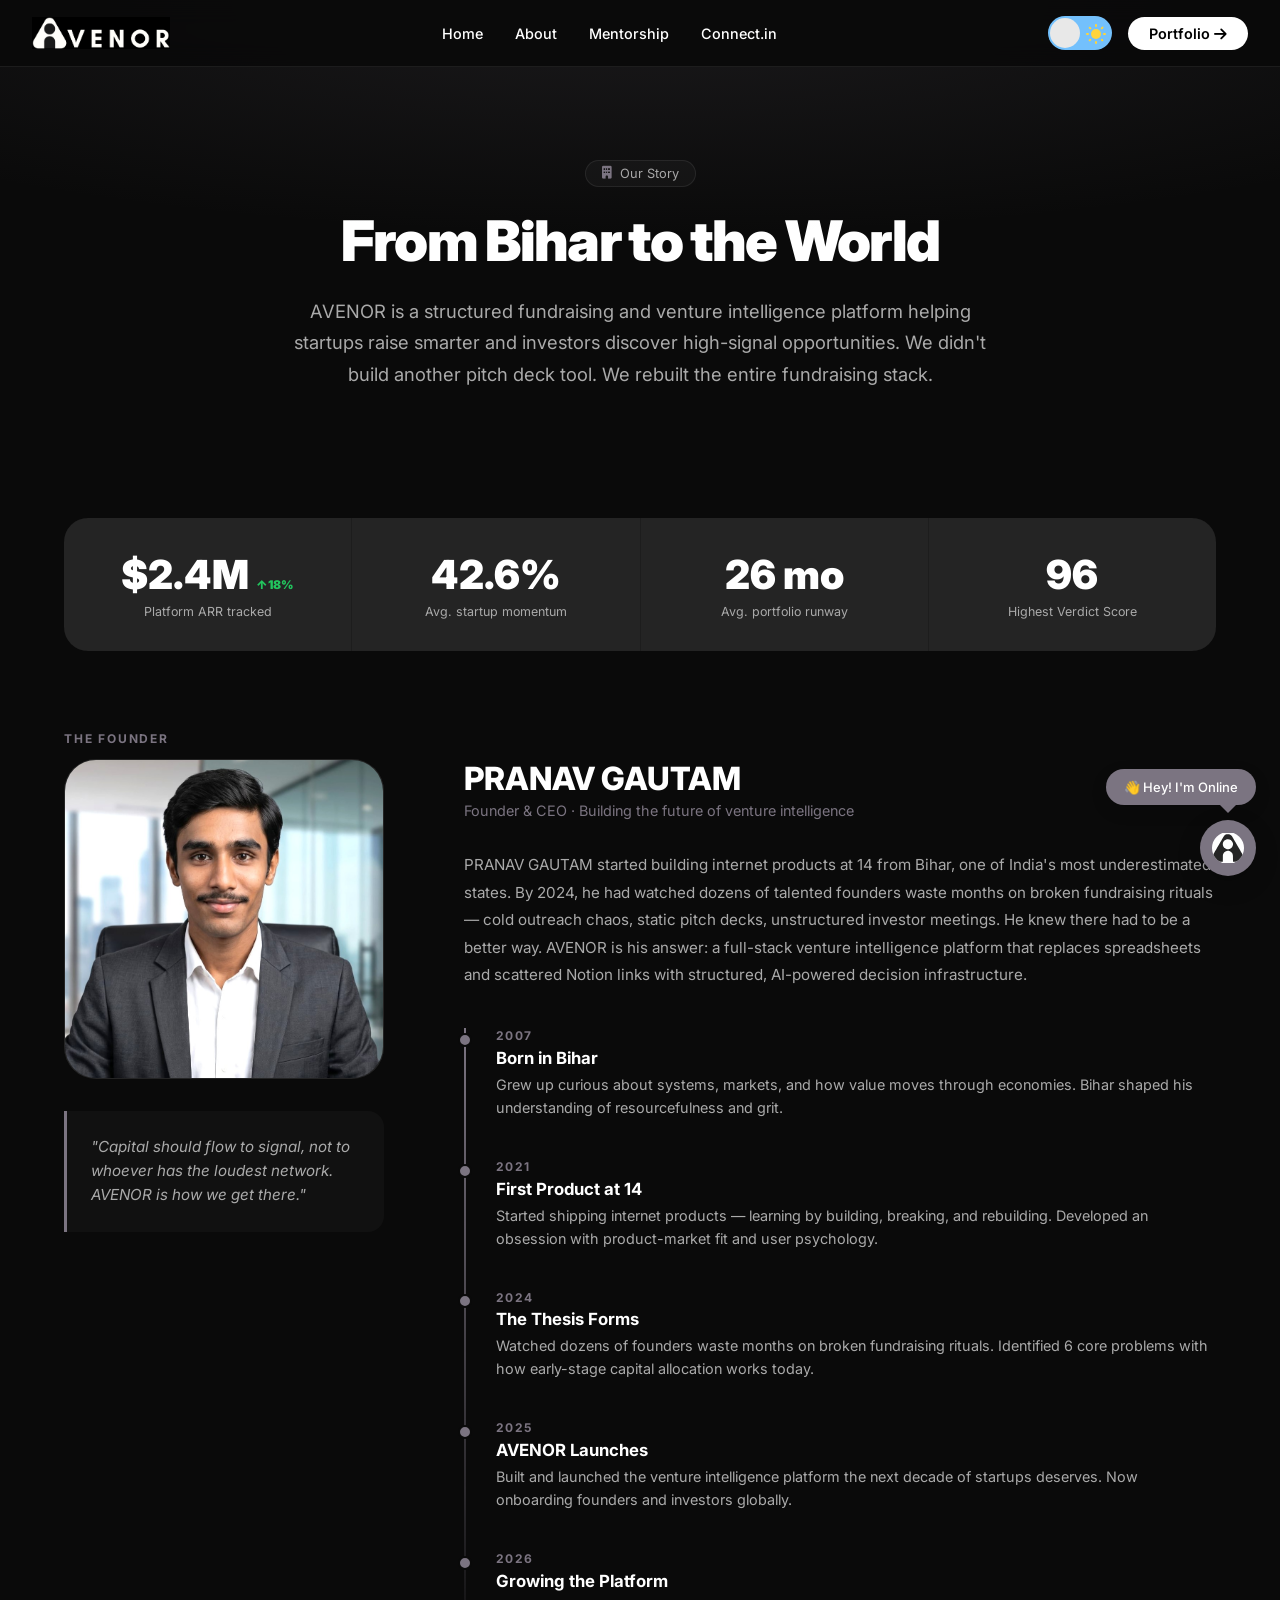
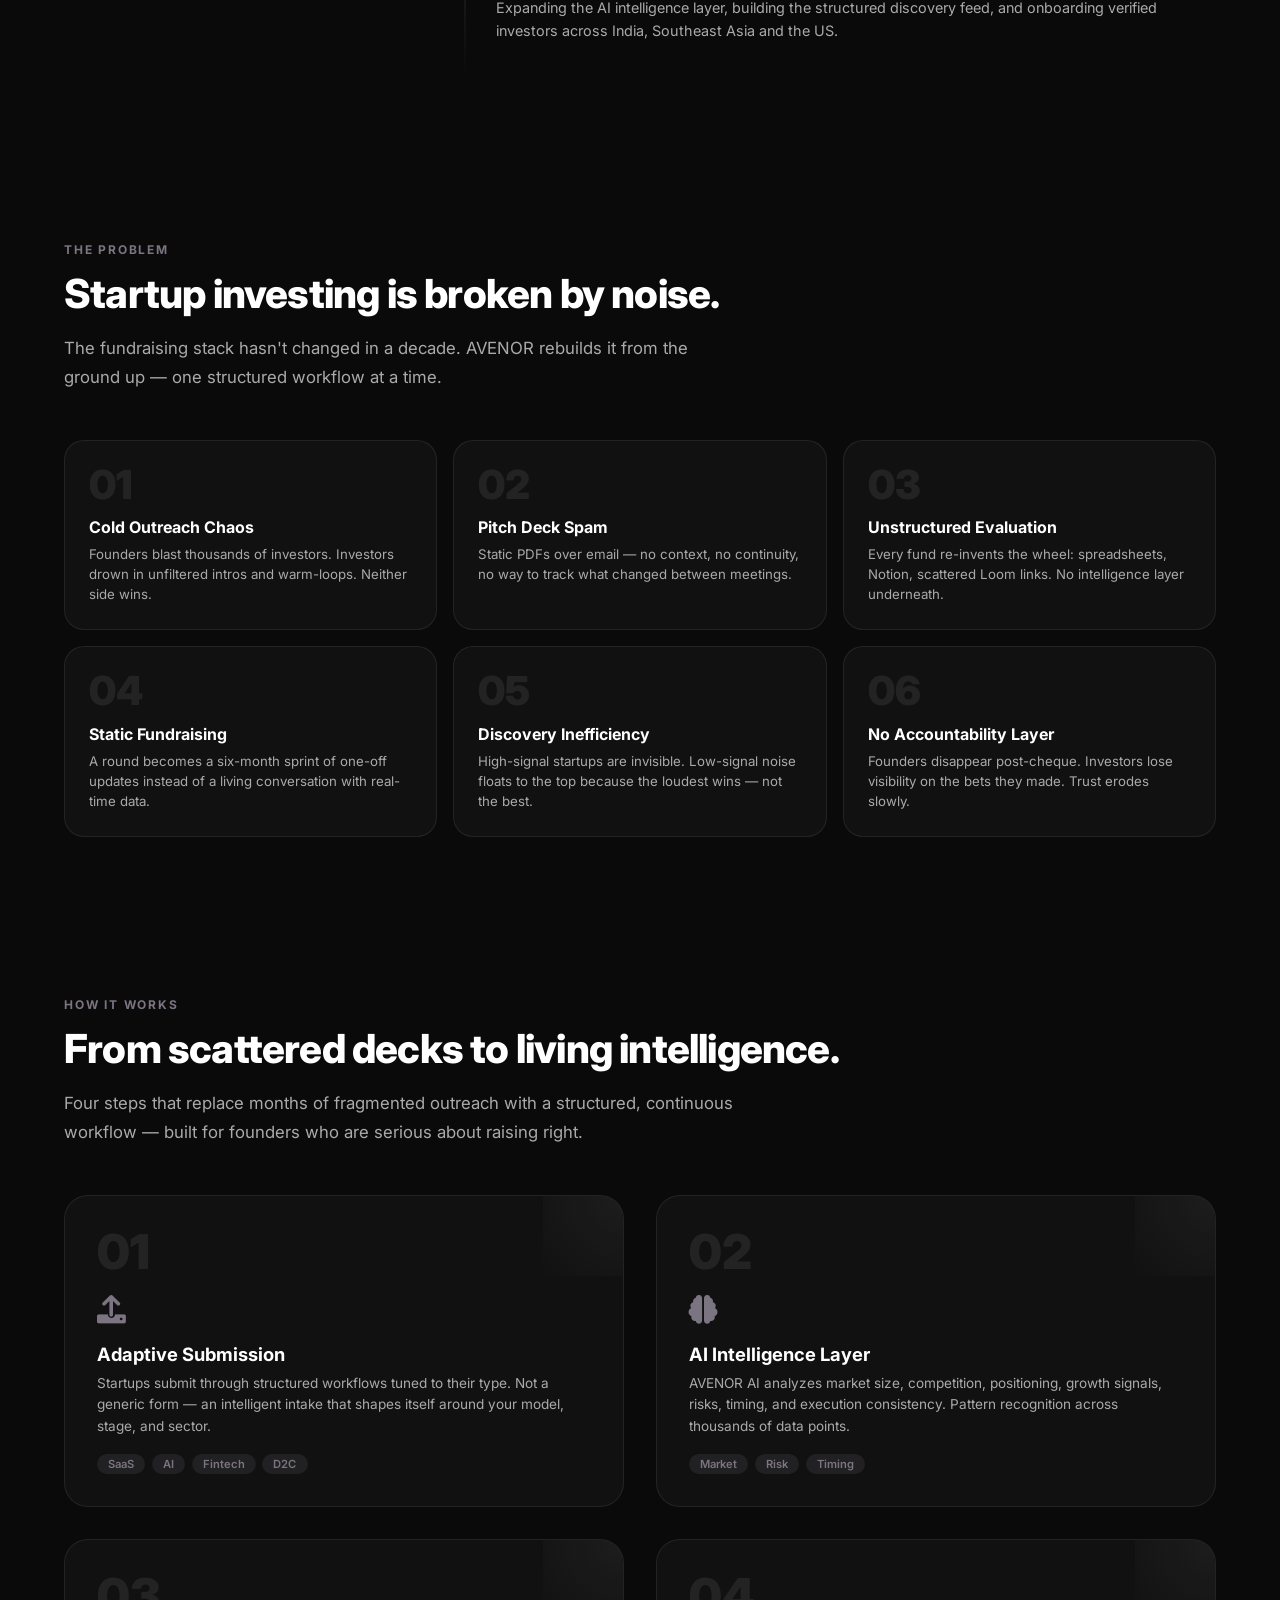
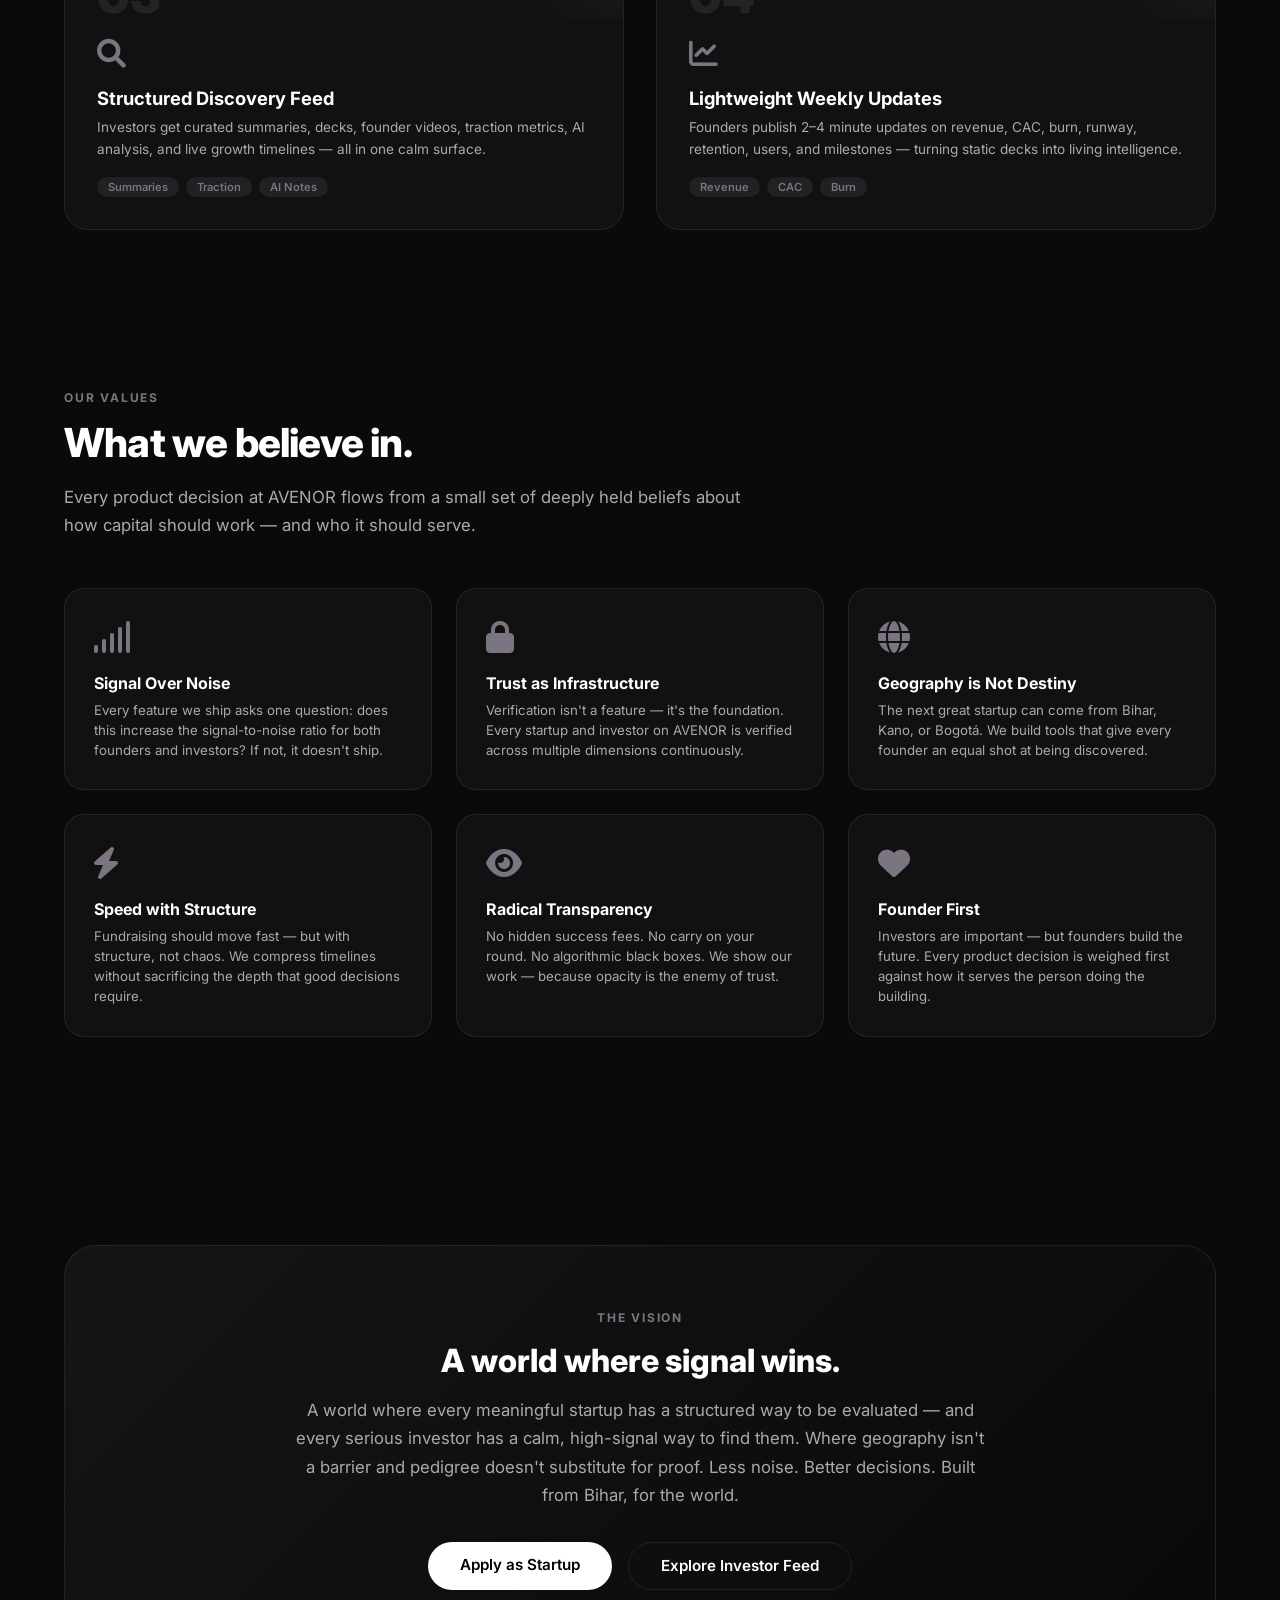
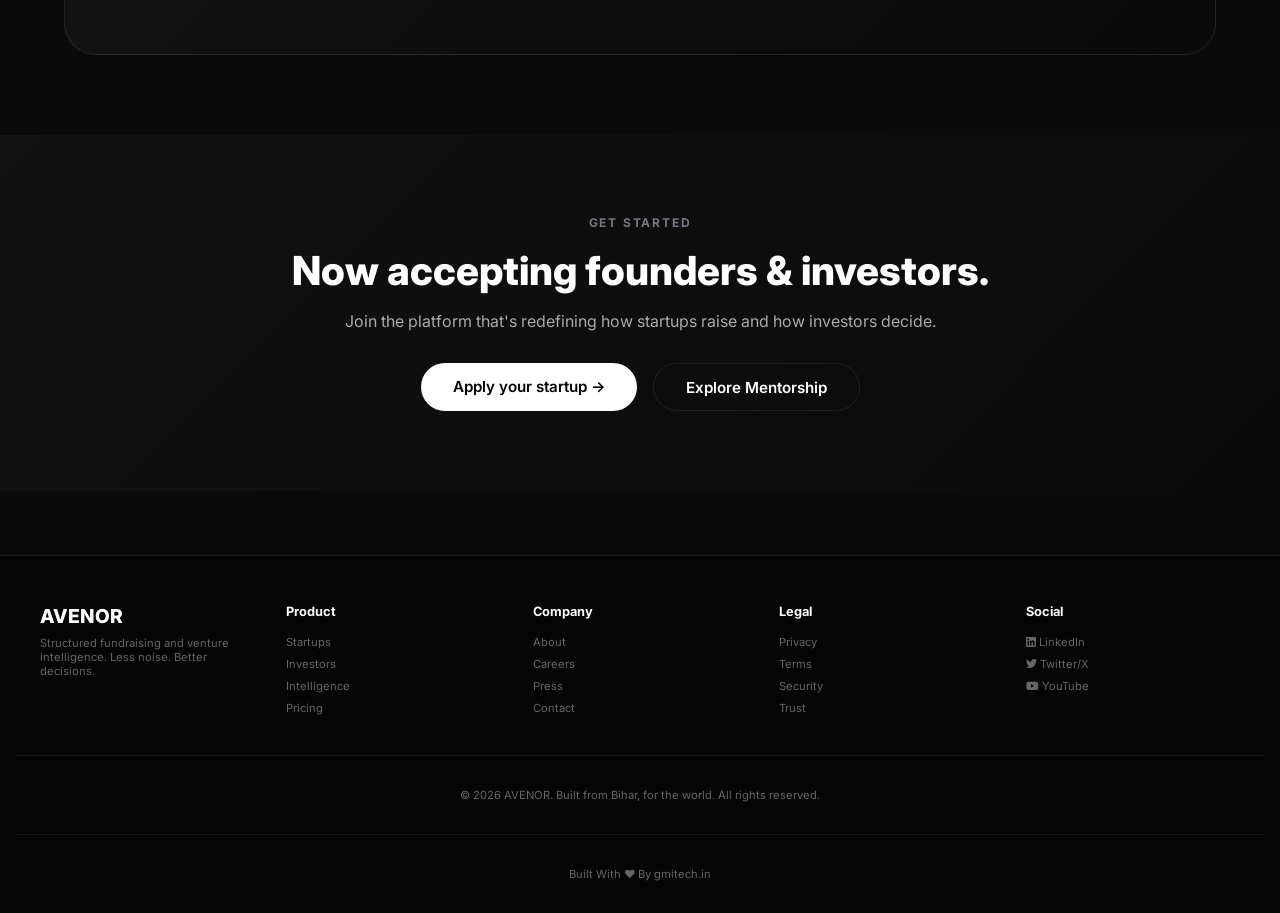
==== about.html @ e25ee510 "Add files via upload" ====
<!DOCTYPE html>
<html lang="en" data-theme="dark">
<head>
    <meta charset="UTF-8">
    <meta name="viewport" content="width=device-width, initial-scale=1.0, user-scalable=yes">
    <title>About | AVENOR – Clarity Before Capital | Founded by PRANAV GAUTAM</title>
    <link rel="icon" href="images/LogoA.svg" type="image/svg+xml">
    <link rel="canonical" href="https://avenor.sbs/about.html" />
     <link rel="icon" href="images/LogoA.svg" type="image/svg+xml">
    
    <!-- Primary SEO Meta Tags -->
    <meta name="description" content="Learn about AVENOR, founded by PRANAV GAUTAM from Bihar. Our mission is less noise, better decisions in venture capital and startup fundraising. Built for founders and investors worldwide.">
    <meta name="keywords" content="AVENOR, PRANAV GAUTAM, venture intelligence, startup fundraising, investor discovery, AI startup intelligence, Bihar startup, founder story, Pranav Gautam Avenor">
    <meta name="author" content="PRANAV GAUTAM">
    <meta name="copyright" content="AVENOR">
    <meta name="robots" content="index, follow">
    
    <!-- Open Graph / Social Media -->
    <meta property="og:type" content="website">
    <meta property="og:site_name" content="AVENOR">
    <meta property="og:title" content="AVENOR | About - Clarity Before Capital">
    <meta property="og:description" content="AVENOR is a venture intelligence platform founded by PRANAV GAUTAM from Bihar. Helping startups raise smarter and investors discover high-signal opportunities.">
    <meta property="og:image" content="https://avenor.sbs/images/LogoA.svg">
    <meta property="og:url" content="https://avenor.sbs/about.html">
    
    <!-- Twitter Card -->
    <meta name="twitter:card" content="summary_large_image">
    <meta name="twitter:title" content="AVENOR | About - Clarity Before Capital">
    <meta name="twitter:description" content="AVENOR is a venture intelligence platform founded by PRANAV GAUTAM from Bihar. Less noise. Better decisions.">
    <meta name="twitter:image" content="https://avenor.sbs/images/LogoA.svg">
    
    <!-- Team Member SEO Meta -->
    <meta name="team:founder" content="PRANAV GAUTAM - Founder & CEO">
    <meta name="team:member" content="AKSHAY SINGH - Team Member">
    <meta name="team:member" content="AMIT NAYAN - Team Member">
    <meta name="built-by" content="gmitech.in">
    
    <link href="https://fonts.googleapis.com/css2?family=Inter:wght@300;400;500;600;700;800;900&display=swap" rel="stylesheet">
    <link rel="stylesheet" href="https://cdnjs.cloudflare.com/ajax/libs/font-awesome/6.0.0-beta3/css/all.min.css">
    
    <style>
        :root {
            --bg: #0a0a0a;
            --bg-secondary: #050505;
            --bg3: #111111;
            --text: #ffffff;
            --muted: #aaaaaa;
            --dim: #666666;
            --border: rgba(255,255,255,0.08);
            --card: rgba(255,255,255,0.03);
            --card-h: rgba(255,255,255,0.06);
            --header-bg: rgba(10,10,10,0.95);
            --accent: #7B7481;
            --btn-bg: #ffffff;
            --btn-text: #000000;
        }
        [data-theme="light"] {
            --bg: #f5f5f0;
            --bg-secondary: #ebebeb;
            --bg3: #e0e0e0;
            --text: #0a0a0a;
            --muted: #555;
            --dim: #888;
            --border: rgba(0,0,0,0.08);
            --card: rgba(0,0,0,0.03);
            --card-h: rgba(0,0,0,0.06);
            --header-bg: rgba(245,245,240,0.95);
            --accent: #6a5f70;
            --btn-bg: #0a0a0a;
            --btn-text: #ffffff;
        }
        * { margin: 0; padding: 0; box-sizing: border-box; }
        body { font-family: 'Inter', sans-serif; background: var(--bg); color: var(--text); overflow-x: hidden; transition: background .4s, color .4s; }
        ::-webkit-scrollbar { width: 6px; }
        ::-webkit-scrollbar-track { background: var(--bg-secondary); }
        ::-webkit-scrollbar-thumb { background: var(--accent); border-radius: 4px; }
        a { text-decoration: none; color: inherit; }

        /* HEADER */
        .main-header {
            position: fixed;
            top: 0;
            left: 0;
            right: 0;
            z-index: 1000;
            padding: 1rem 2rem;
            background: var(--header-bg);
            backdrop-filter: blur(12px);
            border-bottom: 1px solid var(--border);
            transition: background .4s, border-color .4s;
        }
        .header-container {
            max-width: 1400px;
            margin: 0 auto;
            display: flex;
            align-items: center;
            justify-content: space-between;
            gap: 1rem;
        }
        .logo-center a {
            display: flex;
            align-items: center;
            gap: 8px;
            font-weight: 800;
            font-size: 1.3rem;
            color: var(--text);
        }
        .logo-center img { height: 32px; width: auto; }
        .logo-dark { display: block; }
        .logo-light { display: none; }
        [data-theme="light"] .logo-dark { display: none; }
        [data-theme="light"] .logo-light { display: block; }
        .nav-left { display: flex; gap: 2rem; align-items: center; }
        .nav-left a, .dropdown-btn {
            color: var(--text);
            font-size: .9rem;
            font-weight: 500;
            background: none;
            border: none;
            cursor: pointer;
            font-family: inherit;
            transition: opacity .3s;
        }
        .nav-left a:hover, .dropdown-btn:hover { opacity: .6; }
        .dropdown { position: relative; }
        .dropdown-content {
            display: none;
            position: absolute;
            top: 100%;
            left: 0;
            background: var(--bg3);
            min-width: 200px;
            border-radius: 12px;
            padding: .5rem 0;
            margin-top: .5rem;
            border: 1px solid var(--border);
            z-index: 200;
        }
        .dropdown-content a {
            display: block;
            padding: .7rem 1.2rem;
            font-size: .85rem;
            color: var(--text);
            transition: background .2s;
        }
        .dropdown-content a:hover { background: var(--card-h); }
        .dropdown:hover .dropdown-content { display: block; }
        .nav-right { display: flex; align-items: center; gap: 1rem; }
        .lets-talk-btn {
            background: var(--btn-bg);
            color: var(--btn-text);
            padding: .5rem 1.3rem;
            border-radius: 100px;
            font-weight: 600;
            font-size: .9rem;
            transition: all .3s;
            white-space: nowrap;
        }
        .lets-talk-btn:hover { opacity: .85; transform: scale(1.02); }

        /* THEME TOGGLE */
        .switch {
            font-size: 17px;
            position: relative;
            display: inline-block;
            width: 64px;
            height: 34px;
            flex-shrink: 0;
        }
        .switch input { opacity: 0; width: 0; height: 0; }
        .slider {
            position: absolute;
            cursor: pointer;
            top: 0;
            left: 0;
            right: 0;
            bottom: 0;
            background: #73C0FC;
            transition: .4s;
            border-radius: 30px;
        }
        .slider:before {
            position: absolute;
            content: "";
            height: 30px;
            width: 30px;
            border-radius: 20px;
            left: 2px;
            bottom: 2px;
            z-index: 2;
            background: #e8e8e8;
            transition: .4s;
        }
        .sun svg {
            position: absolute;
            top: 6px;
            left: 36px;
            z-index: 1;
            width: 24px;
            height: 24px;
            animation: rotate 15s linear infinite;
        }
        .moon svg {
            fill: #73C0FC;
            position: absolute;
            top: 5px;
            left: 5px;
            z-index: 1;
            width: 24px;
            height: 24px;
            animation: tilt 5s linear infinite;
        }
        @keyframes rotate { to { transform: rotate(360deg); } }
        @keyframes tilt {
            0%,100% { transform: rotate(0); }
            25% { transform: rotate(-10deg); }
            75% { transform: rotate(10deg); }
        }
        .input:checked + .slider { background: #183153; }
        .input:checked + .slider:before { transform: translateX(30px); }

        /* HAMBURGER MENU */
        .hamburger {
            display: none;
            background: none;
            border: none;
            cursor: pointer;
            padding: 4px;
            z-index: 1001;
        }
        .hamburger span {
            display: block;
            width: 25px;
            height: 2px;
            background: var(--text);
            margin: 5px 0;
            transition: all .3s;
        }
        .hamburger.active span:nth-child(1) { transform: translateY(7px) rotate(45deg); }
        .hamburger.active span:nth-child(2) { opacity: 0; }
        .hamburger.active span:nth-child(3) { transform: translateY(-7px) rotate(-45deg); }
        
        /* MOBILE MENU */
        .mobile-menu {
            display: none;
            position: fixed;
            top: 0;
            left: 0;
            right: 0;
            bottom: 0;
            background: var(--bg);
            z-index: 999;
            padding: 80px 2rem 2rem;
            flex-direction: column;
            gap: 1.5rem;
            overflow-y: auto;
            transition: background .4s;
        }
        .mobile-menu.active { display: flex; }
        .mobile-menu a, .mobile-dropdown-btn {
            color: var(--text);
            font-size: 1.2rem;
            font-weight: 500;
            padding: .5rem 0;
            border-bottom: 1px solid var(--border);
            background: none;
            text-align: left;
            width: 100%;
            cursor: pointer;
        }
        .mobile-dropdown-content {
            display: none;
            padding-left: 1rem;
            margin-top: .5rem;
        }
        .mobile-dropdown-content a { font-size: 1rem; border-bottom: none; }
        .mobile-theme-row {
            display: flex;
            align-items: center;
            justify-content: space-between;
            padding: .5rem 0;
            border-bottom: 1px solid var(--border);
        }
        .mobile-theme-label { font-size: 1.2rem; font-weight: 500; color: var(--text); }

        /* PAGE SECTIONS */
        .hero {
            padding: 10rem 2rem 5rem;
            text-align: center;
            position: relative;
            overflow: hidden;
        }
        .hero::before {
            content: '';
            position: absolute;
            top: 0;
            left: 0;
            right: 0;
            bottom: 0;
            background: radial-gradient(ellipse 80% 50% at 50% 0%, rgba(123,116,129,0.15), transparent);
            pointer-events: none;
        }
        .hero-badge {
            display: inline-flex;
            align-items: center;
            gap: 8px;
            background: var(--card);
            border: 1px solid var(--border);
            padding: .3rem 1rem;
            border-radius: 100px;
            font-size: .8rem;
            color: var(--muted);
            margin-bottom: 1.5rem;
        }
        .hero h1 {
            font-size: 3.5rem;
            font-weight: 900;
            letter-spacing: -.03em;
            line-height: 1.1;
            margin-bottom: 1.5rem;
            color: var(--text);
        }
        .hero p {
            font-size: 1.15rem;
            color: var(--muted);
            max-width: 700px;
            margin: 0 auto;
            line-height: 1.7;
        }

        .section {
            max-width: 1200px;
            margin: 0 auto;
            padding: 5rem 1.5rem;
        }
        .section-label {
            font-size: .75rem;
            font-weight: 700;
            letter-spacing: .15em;
            text-transform: uppercase;
            color: var(--accent);
            margin-bottom: .8rem;
        }
        .section-title {
            font-size: 2.5rem;
            font-weight: 800;
            letter-spacing: -.02em;
            margin-bottom: 1rem;
            color: var(--text);
        }
        .section-subtitle {
            font-size: 1.05rem;
            color: var(--muted);
            line-height: 1.7;
            max-width: 680px;
        }
        .divider { border: none; border-top: 1px solid var(--border); margin: 0; }

        /* FOUNDER BLOCK */
        .founder-block {
            display: grid;
            grid-template-columns: 320px 1fr;
            gap: 5rem;
            align-items: start;
        }
        .founder-visual { position: sticky; top: 120px; }
        .founder-img-wrap {
            width: 100%;
            aspect-ratio: 1;
            border-radius: 32px;
            overflow: hidden;
            background: var(--bg3);
            border: 1px solid var(--border);
            margin-bottom: 2rem;
        }
        .founder-img-wrap img { width: 100%; height: 100%; object-fit: cover; }
        .founder-quote {
            background: var(--card);
            border-left: 3px solid var(--accent);
            padding: 1.5rem;
            border-radius: 0 16px 16px 0;
            font-style: italic;
            font-size: .95rem;
            color: var(--muted);
            line-height: 1.6;
        }
        .founder-name-block h2 { font-size: 2rem; font-weight: 800; margin-bottom: .3rem; }
        .founder-name-block p { color: var(--accent); font-size: .9rem; margin-bottom: 2rem; }

        /* TIMELINE */
        .timeline {
            position: relative;
            padding-left: 2rem;
        }
        .timeline::before {
            content: '';
            position: absolute;
            left: 0;
            top: 0;
            bottom: 0;
            width: 2px;
            background: linear-gradient(to bottom, var(--accent), transparent);
        }
        .timeline-item {
            position: relative;
            padding-bottom: 2.5rem;
        }
        .timeline-item::before {
            content: '';
            position: absolute;
            left: -2.4rem;
            top: .3rem;
            width: 10px;
            height: 10px;
            background: var(--accent);
            border-radius: 50%;
            border: 2px solid var(--bg);
        }
        .timeline-year {
            font-size: .75rem;
            font-weight: 700;
            letter-spacing: .12em;
            text-transform: uppercase;
            color: var(--accent);
            margin-bottom: .3rem;
        }
        .timeline-title {
            font-size: 1.05rem;
            font-weight: 700;
            margin-bottom: .3rem;
            color: var(--text);
        }
        .timeline-desc {
            font-size: .9rem;
            color: var(--muted);
            line-height: 1.6;
        }

        /* PROBLEM GRID */
        .problem-grid {
            display: grid;
            grid-template-columns: repeat(3, 1fr);
            gap: 1rem;
            margin-top: 3rem;
        }
        .problem-card {
            background: var(--card);
            border: 1px solid var(--border);
            border-radius: 20px;
            padding: 1.5rem;
            transition: all .3s;
        }
        .problem-card:hover {
            background: var(--card-h);
            transform: translateY(-4px);
        }
        .problem-num {
            font-size: 2.5rem;
            font-weight: 900;
            color: var(--border);
            margin-bottom: .8rem;
            line-height: 1;
        }
        .problem-card h3 {
            font-size: 1rem;
            font-weight: 700;
            margin-bottom: .5rem;
            color: var(--text);
        }
        .problem-card p {
            font-size: .83rem;
            color: var(--muted);
            line-height: 1.5;
        }

        /* HOW IT WORKS */
        .steps {
            display: grid;
            grid-template-columns: repeat(2, 1fr);
            gap: 2rem;
            margin-top: 3rem;
        }
        .step-card {
            background: var(--card);
            border: 1px solid var(--border);
            border-radius: 24px;
            padding: 2rem;
            transition: all .3s;
            position: relative;
            overflow: hidden;
        }
        .step-card::after {
            content: '';
            position: absolute;
            top: 0;
            right: 0;
            width: 80px;
            height: 80px;
            background: radial-gradient(circle at 100% 0%, rgba(123,116,129,0.12), transparent);
        }
        .step-card:hover {
            background: var(--card-h);
            border-color: rgba(123,116,129,.3);
        }
        .step-num {
            font-size: 3rem;
            font-weight: 900;
            color: var(--border);
            line-height: 1;
            margin-bottom: 1rem;
        }
        .step-icon { font-size: 1.8rem; color: var(--accent); margin-bottom: 1rem; }
        .step-card h3 {
            font-size: 1.15rem;
            font-weight: 700;
            margin-bottom: .5rem;
            color: var(--text);
        }
        .step-card p {
            font-size: .85rem;
            color: var(--muted);
            line-height: 1.6;
        }
        .step-tags {
            display: flex;
            flex-wrap: wrap;
            gap: .4rem;
            margin-top: 1rem;
        }
        .step-tag {
            font-size: .7rem;
            padding: .2rem .7rem;
            border-radius: 100px;
            background: rgba(123,116,129,.15);
            color: var(--accent);
            font-weight: 600;
        }

        /* VALUES */
        .values-grid {
            display: grid;
            grid-template-columns: repeat(3, 1fr);
            gap: 1.5rem;
            margin-top: 3rem;
        }
        .value-card {
            background: var(--card);
            border: 1px solid var(--border);
            border-radius: 20px;
            padding: 1.8rem;
            transition: all .3s;
        }
        .value-card:hover {
            background: var(--card-h);
            transform: translateY(-4px);
        }
        .value-icon { font-size: 2rem; margin-bottom: 1rem; color: var(--accent); }
        .value-card h3 {
            font-size: 1rem;
            font-weight: 700;
            margin-bottom: .5rem;
            color: var(--text);
        }
        .value-card p {
            font-size: .83rem;
            color: var(--muted);
            line-height: 1.5;
        }

        /* STATS ROW */
        .stats-row {
            display: grid;
            grid-template-columns: repeat(4, 1fr);
            gap: 1px;
            background: var(--border);
            border-radius: 24px;
            overflow: hidden;
            margin-top: 3rem;
        }
        .stat-block {
            background: var(--card);
            padding: 2rem;
            text-align: center;
        }
        .stat-num {
            font-size: 2.5rem;
            font-weight: 900;
            color: var(--text);
        }
        .stat-lbl {
            font-size: .78rem;
            color: var(--muted);
            margin-top: .3rem;
        }
        .stat-change { color: #22c55e; font-size: .75rem; }

        /* VISION */
        .vision-box {
            background: linear-gradient(135deg, rgba(123,116,129,.1), transparent);
            border: 1px solid rgba(123,116,129,.2);
            border-radius: 32px;
            padding: 4rem;
            text-align: center;
            margin-top: 3rem;
        }
        .vision-box h2 {
            font-size: 2rem;
            font-weight: 800;
            margin-bottom: 1rem;
            color: var(--text);
        }
        .vision-box p {
            font-size: 1.05rem;
            color: var(--muted);
            max-width: 700px;
            margin: 0 auto;
            line-height: 1.7;
        }

        /* CTA */
        .cta-section {
            text-align: center;
            padding: 5rem 2rem;
            background: linear-gradient(135deg, var(--card), transparent);
        }
        .cta-section h2 {
            font-size: 2.5rem;
            font-weight: 800;
            margin-bottom: 1rem;
            color: var(--text);
        }
        .cta-section p {
            color: var(--muted);
            margin-bottom: 2rem;
            font-size: 1rem;
        }
        .btn-group {
            display: flex;
            gap: 1rem;
            justify-content: center;
            flex-wrap: wrap;
        }
        .btn-primary {
            background: var(--btn-bg);
            color: var(--btn-text);
            padding: .85rem 2rem;
            border-radius: 100px;
            font-weight: 600;
            font-size: .95rem;
            transition: all .3s;
        }
        .btn-primary:hover { transform: translateY(-2px); opacity: .9; }
        .btn-outline {
            border: 1px solid var(--border);
            color: var(--text);
            padding: .85rem 2rem;
            border-radius: 100px;
            font-weight: 600;
            font-size: .95rem;
            transition: all .3s;
        }
        .btn-outline:hover { background: var(--card-h); }

        /* FOOTER */
        .footer {
            background: var(--bg-secondary);
            padding: 3rem 1rem 2rem;
            border-top: 1px solid var(--border);
            margin-top: 4rem;
        }
        .footer-grid {
            display: grid;
            grid-template-columns: repeat(auto-fit, minmax(150px, 1fr));
            gap: 2rem;
            max-width: 1200px;
            margin: 0 auto;
        }
        .footer-logo {
            font-size: 1.2rem;
            font-weight: 800;
            margin-bottom: .5rem;
            color: var(--text);
        }
        .footer-grid p { font-size: .7rem; color: var(--dim); }
        .footer-grid h4 {
            font-size: .8rem;
            font-weight: 700;
            margin-bottom: 1rem;
            color: var(--text);
        }
        .footer-grid a {
            display: block;
            font-size: .7rem;
            color: var(--dim);
            margin-bottom: .5rem;
            transition: color .3s;
        }
        .footer-grid a:hover { color: var(--text); }
        .footer-bottom {
            text-align: center;
            padding-top: 2rem;
            margin-top: 2rem;
            border-top: 1px solid var(--border);
            font-size: .7rem;
            color: var(--dim);
        }

        /* CHATBOT STYLES - Premium, No Borders */
        .chatbot-btn {
            position: fixed;
            bottom: 24px;
            right: 24px;
            width: 56px;
            height: 56px;
            background: var(--accent);
            border: none;
            border-radius: 50%;
            cursor: pointer;
            z-index: 9998;
            box-shadow: 0 8px 24px rgba(0, 0, 0, 0.2);
            transition: all 0.3s cubic-bezier(0.4, 0, 0.2, 1);
            display: flex;
            align-items: center;
            justify-content: center;
        }
        .chatbot-btn:hover { transform: scale(1.05); box-shadow: 0 12px 28px rgba(0, 0, 0, 0.25); }
        .chatbot-btn img { width: 32px; height: 32px; border-radius: 50%; object-fit: contain; }

        .chatbot-popup {
            position: fixed;
            bottom: 95px;
            right: 24px;
            background: var(--accent);
            color: #fff;
            padding: 10px 18px;
            border-radius: 30px;
            font-size: 13px;
            font-weight: 500;
            z-index: 9997;
            animation: popupFloat 2.5s ease-in-out infinite;
            box-shadow: 0 6px 16px rgba(0, 0, 0, 0.15);
            white-space: nowrap;
            font-family: 'Inter', sans-serif;
        }
        .chatbot-popup::after {
            content: '';
            position: absolute;
            bottom: -8px;
            right: 20px;
            border-width: 8px 8px 0;
            border-style: solid;
            border-color: var(--accent) transparent transparent;
        }
        @keyframes popupFloat {
            0%, 100% { transform: translateY(0); }
            50% { transform: translateY(-6px); }
        }

        .chatbot-window {
            position: fixed;
            bottom: 100px;
            right: 24px;
            width: 400px;
            max-width: calc(100vw - 48px);
            height: 600px;
            max-height: calc(100vh - 120px);
            background: var(--card);
            backdrop-filter: blur(20px);
            border-radius: 28px;
            box-shadow: 0 25px 50px rgba(0, 0, 0, 0.3);
            display: flex;
            flex-direction: column;
            overflow: hidden;
            z-index: 9999;
            border: 1px solid var(--border);
            transition: all 0.3s ease;
            font-family: 'Inter', sans-serif;
        }
        .chatbot-window.hidden { display: none; }

        .chat-header {
            display: flex;
            align-items: center;
            justify-content: space-between;
            padding: 18px 20px;
            background: var(--accent);
            color: white;
        }
        .chat-header-left { display: flex; align-items: center; gap: 12px; }
        .chat-header-left img {
            width: 42px;
            height: 42px;
            border-radius: 50%;
            background: white;
            padding: 8px;
            object-fit: contain;
        }
        .chat-header-info h4 { margin: 0; font-size: 16px; font-weight: 700; }
        .chat-header-info p { margin: 4px 0 0; font-size: 11px; opacity: 0.85; }
        .close-chat {
            background: rgba(255,255,255,0.15);
            border: none;
            color: white;
            font-size: 18px;
            cursor: pointer;
            width: 32px;
            height: 32px;
            border-radius: 50%;
            display: flex;
            align-items: center;
            justify-content: center;
            transition: background 0.2s;
        }
        .close-chat:hover { background: rgba(255,255,255,0.3); }

        .chat-messages {
            flex: 1;
            overflow-y: auto;
            padding: 20px;
            display: flex;
            flex-direction: column;
            gap: 12px;
        }
        .message {
            max-width: 85%;
            padding: 10px 16px;
            border-radius: 20px;
            font-size: 13px;
            line-height: 1.45;
            word-wrap: break-word;
        }
        .user-message {
            align-self: flex-end;
            background: var(--accent);
            color: white;
            border-bottom-right-radius: 4px;
        }
        .bot-message {
            align-self: flex-start;
            background: var(--card-h);
            color: var(--text);
            border-bottom-left-radius: 4px;
        }
        .bot-message a { color: var(--accent); text-decoration: underline; }

        .quick-buttons {
            padding: 12px 16px;
            display: flex;
            flex-wrap: wrap;
            gap: 10px;
            border-top: 1px solid var(--border);
            background: var(--card);
        }
        .quick-btn {
            padding: 8px 16px;
            border-radius: 30px;
            font-size: 12px;
            font-weight: 500;
            background: var(--card-h);
            border: 1px solid var(--border);
            color: var(--text);
            cursor: pointer;
            transition: all 0.2s ease;
        }
        .quick-btn:hover {
            background: var(--accent);
            color: white;
            border-color: var(--accent);
            transform: translateY(-1px);
        }

        .chat-input-area {
            display: flex;
            padding: 14px 16px;
            gap: 10px;
            border-top: 1px solid var(--border);
            background: var(--card);
        }
        .chat-input-area input {
            flex: 1;
            padding: 12px 16px;
            border-radius: 30px;
            border: 1px solid var(--border);
            background: var(--bg);
            color: var(--text);
            font-size: 13px;
            outline: none;
        }
        .chat-input-area input:focus { border-color: var(--accent); }
        .send-btn {
            background: var(--accent);
            border: none;
            border-radius: 50%;
            width: 42px;
            height: 42px;
            color: white;
            cursor: pointer;
            transition: all 0.2s;
            display: flex;
            align-items: center;
            justify-content: center;
        }
        .send-btn:hover { transform: scale(1.05); }

        /* RESPONSIVE */
        @media (max-width: 1024px) {
            .problem-grid { grid-template-columns: repeat(2, 1fr); }
            .values-grid { grid-template-columns: repeat(2, 1fr); }
            .stats-row { grid-template-columns: repeat(2, 1fr); }
        }
        @media (max-width: 768px) {
            .nav-left, .nav-right { display: none; }
            .hamburger { display: block; }
            .hero h1 { font-size: 2.3rem; }
            .section-title { font-size: 1.8rem; }
            .founder-block { grid-template-columns: 1fr; gap: 2rem; }
            .founder-visual { position: static; }
            .founder-img-wrap { width: 240px; margin: 0 auto 2rem; }
            .steps { grid-template-columns: 1fr; }
            .problem-grid { grid-template-columns: 1fr; }
            .values-grid { grid-template-columns: 1fr; }
            .stats-row { grid-template-columns: repeat(2, 1fr); }
            .vision-box { padding: 2rem 1.5rem; }
            .hero { padding: 8rem 1rem 3rem; }
            .section { padding: 3rem 1rem; }
            .chatbot-window { width: calc(100vw - 32px); right: 16px; bottom: 80px; height: 520px; }
            .chatbot-btn { bottom: 16px; right: 16px; width: 50px; height: 50px; }
            .chatbot-popup { bottom: 80px; right: 16px; padding: 8px 14px; font-size: 11px; white-space: nowrap; }
        }
        @media (max-width: 480px) {
            .stats-row { grid-template-columns: 1fr; }
            .footer-grid { grid-template-columns: 1fr; text-align: left; }
            .hero h1 { font-size: 1.8rem; }
            .btn-primary, .btn-outline { padding: 0.6rem 1.2rem; font-size: 0.85rem; }
            .main-header { padding: 0.8rem 1rem; }
        }
    </style>

    <script type="application/ld+json">
    {
      "@context": "https://schema.org",
      "@type": "Organization",
      "name": "AVENOR",
      "url": "https://avenor.sbs",
      "logo": "https://avenor.sbs/images/LogoA.svg",
      "description": "AVENOR is a venture intelligence platform helping startups raise smarter and investors discover high-signal opportunities. Founded by PRANAV GAUTAM from Bihar.",
      "founder": {
        "@type": "Person",
        "name": "PRANAV GAUTAM",
        "jobTitle": "Founder & CEO"
      },
      "address": {
        "@type": "PostalAddress",
        "addressLocality": "Bihar",
        "addressCountry": "India"
      },
      "foundingDate": "2026",
      "industry": "Venture Intelligence",
      "mission": "Less Noise. Better Decisions."
    }
    </script>
</head>
<body>

 <header class="main-header">
    <div class="header-container">
        <div class="logo-center">
            <a href="index.html">
                <img class="logo-dark" src="images/blacklogo.png" alt="AVENOR" onerror="this.src='https://placehold.co/32x32/fff/000?text=A'">
                <img class="logo-light" src="images/whitelogo.png" alt="AVENOR" onerror="this.src='https://placehold.co/32x32/000/fff?text=A'">
            </a>
        </div>
        <div class="nav-left">
            <a href="index.html">Home</a>
            <a href="about.html">About</a>
            <a href="mentorship.html">Mentorship</a>
            <a href="connect.html">Connect.in</a>
        </div>
        <div class="nav-right">
            <label class="switch" title="Toggle dark/light mode">
                <span class="sun"><svg xmlns="http://www.w3.org/2000/svg" viewBox="0 0 24 24"><g fill="#ffd43b"><circle r="5" cy="12" cx="12"></circle><path d="m21 13h-1a1 1 0 0 1 0-2h1a1 1 0 0 1 0 2zm-17 0h-1a1 1 0 0 1 0-2h1a1 1 0 0 1 0 2zm13.66-5.66a1 1 0 0 1-.66-.29 1 1 0 0 1 0-1.41l.71-.71a1 1 0 1 1 1.41 1.41l-.71.71a1 1 0 0 1-.75.29zm-12.02 12.02a1 1 0 0 1-.71-.29 1 1 0 0 1 0-1.41l.71-.66a1 1 0 0 1 1.41 1.41l-.71.71a1 1 0 0 1-.7.24zm6.36-14.36a1 1 0 0 1-1-1v-1a1 1 0 0 1 2 0v1a1 1 0 0 1-1 1zm0 17a1 1 0 0 1-1-1v-1a1 1 0 0 1 2 0v1a1 1 0 0 1-1 1zm-5.66-14.66a1 1 0 0 1-.7-.29l-.71-.71a1 1 0 0 1 1.41-1.41l.71.71a1 1 0 0 1 0 1.41 1 1 0 0 1-.71.29zm12.02 12.02a1 1 0 0 1-.7-.29l-.66-.71a1 1 0 0 1 1.36-1.36l.71.71a1 1 0 0 1 0 1.41 1 1 0 0 1-.71.24z"></path></g></svg></span>
                <span class="moon"><svg xmlns="http://www.w3.org/2000/svg" viewBox="0 0 384 512"><path d="m223.5 32c-123.5 0-223.5 100.3-223.5 224s100 224 223.5 224c60.6 0 115.5-24.2 155.8-63.4 5-4.9 6.3-12.5 3.1-18.7s-10.1-9.7-17-8.5c-9.8 1.7-19.8 2.6-30.1 2.6-96.9 0-175.5-78.8-175.5-176 0-65.8 36-123.1 89.3-153.3 6.1-3.5 9.2-10.5 7.7-17.3s-7.3-11.9-14.3-12.5c-6.3-.5-12.6-.8-19-.8z"></path></svg></span>
                <input type="checkbox" class="input" id="themeToggle">
                <span class="slider"></span>
            </label>
            <a href="portfolio.html" class="lets-talk-btn">Portfolio <i class="fas fa-arrow-right"></i></a>
        </div>
        <button class="hamburger" id="hamburgerBtn"><span></span><span></span><span></span></button>
    </div>
</header>

<div class="mobile-menu" id="mobileMenu">
    <div class="mobile-theme-row">
        <span class="mobile-theme-label">Dark Mode</span>
        <label class="switch">
            <span class="sun"><svg xmlns="http://www.w3.org/2000/svg" viewBox="0 0 24 24"><g fill="#ffd43b"><circle r="5" cy="12" cx="12"></circle><path d="m21 13h-1a1 1 0 0 1 0-2h1a1 1 0 0 1 0 2zm-17 0h-1a1 1 0 0 1 0-2h1a1 1 0 0 1 0 2zm13.66-5.66a1 1 0 0 1-.66-.29 1 1 0 0 1 0-1.41l.71-.71a1 1 0 1 1 1.41 1.41l-.71.71a1 1 0 0 1-.75.29zm-12.02 12.02a1 1 0 0 1-.71-.29 1 1 0 0 1 0-1.41l.71-.66a1 1 0 0 1 1.41 1.41l-.71.71a1 1 0 0 1-.7.24zm6.36-14.36a1 1 0 0 1-1-1v-1a1 1 0 0 1 2 0v1a1 1 0 0 1-1 1zm0 17a1 1 0 0 1-1-1v-1a1 1 0 0 1 2 0v1a1 1 0 0 1-1 1zm-5.66-14.66a1 1 0 0 1-.7-.29l-.71-.71a1 1 0 0 1 1.41-1.41l.71.71a1 1 0 0 1 0 1.41 1 1 0 0 1-.71.29zm12.02 12.02a1 1 0 0 1-.7-.29l-.66-.71a1 1 0 0 1 1.36-1.36l.71.71a1 1 0 0 1 0 1.41 1 1 0 0 1-.71.24z"></path></g></svg></span>
            <span class="moon"><svg xmlns="http://www.w3.org/2000/svg" viewBox="0 0 384 512"><path d="m223.5 32c-123.5 0-223.5 100.3-223.5 224s100 224 223.5 224c60.6 0 115.5-24.2 155.8-63.4 5-4.9 6.3-12.5 3.1-18.7s-10.1-9.7-17-8.5c-9.8 1.7-19.8 2.6-30.1 2.6-96.9 0-175.5-78.8-175.5-176 0-65.8 36-123.1 89.3-153.3 6.1-3.5 9.2-10.5 7.7-17.3s-7.3-11.9-14.3-12.5c-6.3-.5-12.6-.8-19-.8z"></path></svg></span>
            <input type="checkbox" class="input" id="themeToggleMobile">
            <span class="slider"></span>
        </label>
    </div>
    <a href="index.html">Home</a>
    <a href="about.html">About</a>
    <a href="mentorship.html">Mentorship</a>
    <a href="connect.html">Connect.in</a>
    <a href="portfolio.html">Portfolio</a>
</div>

<!-- HERO -->
<section class="hero">
    <div>
        <div class="hero-badge"><i class="fas fa-building" style="color:var(--accent);"></i> Our Story</div>
        <h1>From Bihar to the World</h1>
        <p>AVENOR is a structured fundraising and venture intelligence platform helping startups raise smarter and investors discover high-signal opportunities. We didn't build another pitch deck tool. We rebuilt the entire fundraising stack.</p>
    </div>
</section>

<!-- STATS -->
<div style="max-width:1200px;margin:0 auto;padding:0 1.5rem;">
    <div class="stats-row">
        <div class="stat-block"><div class="stat-num">$2.4M <span class="stat-change">↑18%</span></div><div class="stat-lbl">Platform ARR tracked</div></div>
        <div class="stat-block"><div class="stat-num">42.6%</div><div class="stat-lbl">Avg. startup momentum</div></div>
        <div class="stat-block"><div class="stat-num">26 mo</div><div class="stat-lbl">Avg. portfolio runway</div></div>
        <div class="stat-block"><div class="stat-num">96</div><div class="stat-lbl">Highest Verdict Score</div></div>
    </div>
</div>

<!-- FOUNDER -->
<div class="section">
    <div class="section-label">The Founder</div>
    <div class="founder-block">
        <div class="founder-visual">
            <div class="founder-img-wrap">
                <img src="images/pranav.jpeg" alt="PRANAV GAUTAM - Founder of AVENOR">
            </div>
            <div class="founder-quote">"Capital should flow to signal, not to whoever has the loudest network. AVENOR is how we get there."</div>
        </div>
        <div>
            <div class="founder-name-block">
                <h2>PRANAV GAUTAM</h2>
                <p>Founder &amp; CEO · Building the future of venture intelligence</p>
            </div>
            <p style="color:var(--muted);line-height:1.8;margin-bottom:2.5rem;font-size:.95rem;">PRANAV GAUTAM started building internet products at 14 from Bihar, one of India's most underestimated states. By 2024, he had watched dozens of talented founders waste months on broken fundraising rituals — cold outreach chaos, static pitch decks, unstructured investor meetings. He knew there had to be a better way. AVENOR is his answer: a full-stack venture intelligence platform that replaces spreadsheets and scattered Notion links with structured, AI-powered decision infrastructure.</p>
            <div class="timeline">
                <div class="timeline-item"><div class="timeline-year">2007</div><div class="timeline-title">Born in Bihar</div><div class="timeline-desc">Grew up curious about systems, markets, and how value moves through economies. Bihar shaped his understanding of resourcefulness and grit.</div></div>
                <div class="timeline-item"><div class="timeline-year">2021</div><div class="timeline-title">First Product at 14</div><div class="timeline-desc">Started shipping internet products — learning by building, breaking, and rebuilding. Developed an obsession with product-market fit and user psychology.</div></div>
                <div class="timeline-item"><div class="timeline-year">2024</div><div class="timeline-title">The Thesis Forms</div><div class="timeline-desc">Watched dozens of founders waste months on broken fundraising rituals. Identified 6 core problems with how early-stage capital allocation works today.</div></div>
                <div class="timeline-item"><div class="timeline-year">2025</div><div class="timeline-title">AVENOR Launches</div><div class="timeline-desc">Built and launched the venture intelligence platform the next decade of startups deserves. Now onboarding founders and investors globally.</div></div>
                <div class="timeline-item"><div class="timeline-year">2026</div><div class="timeline-title">Growing the Platform</div><div class="timeline-desc">Expanding the AI intelligence layer, building the structured discovery feed, and onboarding verified investors across India, Southeast Asia and the US.</div></div>
            </div>
        </div>
    </div>
</div>

<!-- THE PROBLEM -->
<div class="section">
    <div class="section-label">The Problem</div>
    <div class="section-title">Startup investing is broken by noise.</div>
    <div class="section-subtitle">The fundraising stack hasn't changed in a decade. AVENOR rebuilds it from the ground up — one structured workflow at a time.</div>
    <div class="problem-grid">
        <div class="problem-card"><div class="problem-num">01</div><h3>Cold Outreach Chaos</h3><p>Founders blast thousands of investors. Investors drown in unfiltered intros and warm-loops. Neither side wins.</p></div>
        <div class="problem-card"><div class="problem-num">02</div><h3>Pitch Deck Spam</h3><p>Static PDFs over email — no context, no continuity, no way to track what changed between meetings.</p></div>
        <div class="problem-card"><div class="problem-num">03</div><h3>Unstructured Evaluation</h3><p>Every fund re-invents the wheel: spreadsheets, Notion, scattered Loom links. No intelligence layer underneath.</p></div>
        <div class="problem-card"><div class="problem-num">04</div><h3>Static Fundraising</h3><p>A round becomes a six-month sprint of one-off updates instead of a living conversation with real-time data.</p></div>
        <div class="problem-card"><div class="problem-num">05</div><h3>Discovery Inefficiency</h3><p>High-signal startups are invisible. Low-signal noise floats to the top because the loudest wins — not the best.</p></div>
        <div class="problem-card"><div class="problem-num">06</div><h3>No Accountability Layer</h3><p>Founders disappear post-cheque. Investors lose visibility on the bets they made. Trust erodes slowly.</p></div>
    </div>
</div>

<!-- HOW IT WORKS -->
<div class="section">
    <div class="section-label">How It Works</div>
    <div class="section-title">From scattered decks to living intelligence.</div>
    <div class="section-subtitle">Four steps that replace months of fragmented outreach with a structured, continuous workflow — built for founders who are serious about raising right.</div>
    <div class="steps">
        <div class="step-card"><div class="step-num">01</div><div class="step-icon"><i class="fas fa-upload"></i></div><h3>Adaptive Submission</h3><p>Startups submit through structured workflows tuned to their type. Not a generic form — an intelligent intake that shapes itself around your model, stage, and sector.</p><div class="step-tags"><span class="step-tag">SaaS</span><span class="step-tag">AI</span><span class="step-tag">Fintech</span><span class="step-tag">D2C</span></div></div>
        <div class="step-card"><div class="step-num">02</div><div class="step-icon"><i class="fas fa-brain"></i></div><h3>AI Intelligence Layer</h3><p>AVENOR AI analyzes market size, competition, positioning, growth signals, risks, timing, and execution consistency. Pattern recognition across thousands of data points.</p><div class="step-tags"><span class="step-tag">Market</span><span class="step-tag">Risk</span><span class="step-tag">Timing</span></div></div>
        <div class="step-card"><div class="step-num">03</div><div class="step-icon"><i class="fas fa-search"></i></div><h3>Structured Discovery Feed</h3><p>Investors get curated summaries, decks, founder videos, traction metrics, AI analysis, and live growth timelines — all in one calm surface.</p><div class="step-tags"><span class="step-tag">Summaries</span><span class="step-tag">Traction</span><span class="step-tag">AI Notes</span></div></div>
        <div class="step-card"><div class="step-num">04</div><div class="step-icon"><i class="fas fa-chart-line"></i></div><h3>Lightweight Weekly Updates</h3><p>Founders publish 2–4 minute updates on revenue, CAC, burn, runway, retention, users, and milestones — turning static decks into living intelligence.</p><div class="step-tags"><span class="step-tag">Revenue</span><span class="step-tag">CAC</span><span class="step-tag">Burn</span></div></div>
    </div>
</div>

<!-- VALUES -->
<div class="section">
    <div class="section-label">Our Values</div>
    <div class="section-title">What we believe in.</div>
    <div class="section-subtitle">Every product decision at AVENOR flows from a small set of deeply held beliefs about how capital should work — and who it should serve.</div>
    <div class="values-grid">
        <div class="value-card"><div class="value-icon"><i class="fas fa-signal"></i></div><h3>Signal Over Noise</h3><p>Every feature we ship asks one question: does this increase the signal-to-noise ratio for both founders and investors? If not, it doesn't ship.</p></div>
        <div class="value-card"><div class="value-icon"><i class="fas fa-lock"></i></div><h3>Trust as Infrastructure</h3><p>Verification isn't a feature — it's the foundation. Every startup and investor on AVENOR is verified across multiple dimensions continuously.</p></div>
        <div class="value-card"><div class="value-icon"><i class="fas fa-globe"></i></div><h3>Geography is Not Destiny</h3><p>The next great startup can come from Bihar, Kano, or Bogotá. We build tools that give every founder an equal shot at being discovered.</p></div>
        <div class="value-card"><div class="value-icon"><i class="fas fa-bolt"></i></div><h3>Speed with Structure</h3><p>Fundraising should move fast — but with structure, not chaos. We compress timelines without sacrificing the depth that good decisions require.</p></div>
        <div class="value-card"><div class="value-icon"><i class="fas fa-eye"></i></div><h3>Radical Transparency</h3><p>No hidden success fees. No carry on your round. No algorithmic black boxes. We show our work — because opacity is the enemy of trust.</p></div>
        <div class="value-card"><div class="value-icon"><i class="fas fa-heart"></i></div><h3>Founder First</h3><p>Investors are important — but founders build the future. Every product decision is weighed first against how it serves the person doing the building.</p></div>
    </div>
</div>

<!-- VISION -->
<div class="section">
    <div class="vision-box">
        <div class="section-label" style="text-align:center;margin-bottom:1rem;">The Vision</div>
        <h2>A world where signal wins.</h2>
        <p>A world where every meaningful startup has a structured way to be evaluated — and every serious investor has a calm, high-signal way to find them. Where geography isn't a barrier and pedigree doesn't substitute for proof. Less noise. Better decisions. Built from Bihar, for the world.</p>
        <div class="btn-group" style="margin-top:2rem;">
            <a href="connect.html" class="btn-primary">Apply as Startup</a>
            <a href="portfolio.html" class="btn-outline">Explore Investor Feed</a>
        </div>
    </div>
</div>

<!-- CTA -->
<div class="cta-section">
    <div class="section-label" style="text-align:center;margin-bottom:1rem;">Get Started</div>
    <h2>Now accepting founders &amp; investors.</h2>
    <p>Join the platform that's redefining how startups raise and how investors decide.</p>
    <div class="btn-group">
        <a href="connect.html" class="btn-primary">Apply your startup →</a>
        <a href="free-mentorship.html" class="btn-outline">Explore Mentorship</a>
    </div>
</div>

<footer class="footer">
    <div class="footer-grid">
        <div><div class="footer-logo">AVENOR</div><p>Structured fundraising and venture intelligence. Less noise. Better decisions.</p></div>
        <div><h4>Product</h4><a>Startups</a><a>Investors</a><a>Intelligence</a><a>Pricing</a></div>
        <div><h4>Company</h4><a href="about.html">About</a><a href="career.html">Careers</a><a href="press.html">Press</a><a href="contact.html">Contact</a></div>
        <div><h4>Legal</h4><a href="privacy.html">Privacy</a><a href="terms.html">Terms</a><a href="security.html">Security</a><a>Trust</a></div>
        <div><h4>Social</h4><a href="#"><i class="fab fa-linkedin"></i> LinkedIn</a><a href="#"><i class="fab fa-twitter"></i> Twitter/X</a><a href="#"><i class="fab fa-youtube"></i> YouTube</a></div>
    </div>
    <div class="footer-bottom">© 2026 AVENOR. Built from Bihar, for the world. All rights reserved.</div>
    <div class="footer-bottom">Built With ❤️ By gmitech.in</div>
</footer>

<!-- Floating Message Bubble -->
<div class="chatbot-popup" id="chatbotPopup">👋 Hey! I'm Online</div>

<!-- Chatbot Button (No border, no green badge) -->
<button class="chatbot-btn" id="chatbotToggleBtn">
    <img src="images/LogoA.svg" alt="AVENOR Chatbot">
</button>

<!-- Chatbot Window -->
<div class="chatbot-window hidden" id="chatbotWindow">
    <div class="chat-header">
        <div class="chat-header-left">
            <img src="images/LogoA.svg" alt="AVENOR AI">
            <div class="chat-header-info">
                <h4>AVENOR AI Assistant</h4>
                <p>✨ Always here to help</p>
            </div>
        </div>
        <button class="close-chat" id="closeChatBtn">✕</button>
    </div>
    <div class="chat-messages" id="chatMessages">
        <div class="message bot-message">👋 Hey there! I'm AVENOR AI Assistant. What's your name?</div>
    </div>
    <div class="quick-buttons" id="quickButtons"></div>
    <div class="chat-input-area">
        <input type="text" id="chatInput" placeholder="Type your message..." onkeypress="if(event.key==='Enter') sendMessage()">
        <button class="send-btn" onclick="sendMessage()"><i class="fas fa-paper-plane"></i></button>
    </div>
</div>

<script>
    // ============================================
    // PREMIUM CHATBOT LOGIC - NO "I'M STILL LEARNING"
    // ============================================
    let userName = null;
    let waitingForName = true;
    
    const faqDatabase = [
        { keywords: ["founder", "who created", "who started", "ceo", "pranav", "gautam", "pranav gautam", "company founder", "founder name", "tell me about founder"], 
          answer: "👨‍💼 <strong>PRANAV GAUTAM</strong> is the Founder & CEO of AVENOR. He started building internet products at age 14 and founded AVENOR in 2026 from Bihar, India with the mission <strong>'Less Noise. Better Decisions.'</strong>" },
        
        { keywords: ["what is avenor", "avenor meaning", "about avenor", "company background", "avenor story", "tell me about avenor"], 
          answer: "🚀 <strong>AVENOR</strong> is a venture intelligence platform helping startups raise smarter and investors discover high-signal opportunities through AI-powered insights, founder KPI tracking, and intelligent deal sourcing. Built from Bihar for the world." },
        
        { keywords: ["services", "what do you do", "offer", "features", "products", "platform", "what services"], 
          answer: "✨ AVENOR offers:<br>• <strong>AI Startup Intelligence</strong><br>• <strong>Founder KPI Tracking</strong><br>• <strong>Investor Discovery Feed</strong><br>• <strong>AI Red-Flag Detection</strong><br>• <strong>Structured Fundraising workflows</strong><br>• <strong>Free Mentorship programs</strong>" },
        
        { keywords: ["raise capital", "fundraising", "how to raise", "get funding", "raise money", "funding"], 
          answer: "💰 AVENOR helps startups raise capital by providing structured submission workflows, AI-powered analysis, and curated investor matching. <a href='connect.html' style='color:#4f8cff;'>Apply through our Connect.in page →</a>" },
        
        { keywords: ["investor", "join as investor", "invest", "angel", "vc", "venture capital", "investors"], 
          answer: "📈 Investors can join AVENOR through our <a href='portfolio.html' style='color:#4f8cff;'>Portfolio page →</a> You'll get access to curated startup summaries, pitch decks, traction metrics, AI analysis, and live growth timelines." },
        
        { keywords: ["mentorship", "mentor", "free mentorship", "guidance", "advice", "learn", "mentoring"], 
          answer: "🎓 AVENOR offers <strong>free 30-minute mentorship sessions</strong> with experienced founders, operators, and investors. <a href='free-mentorship.html' style='color:#4f8cff;'>Book your session →</a>" },
        
        { keywords: ["contact", "support", "help", "phone", "whatsapp", "email", "reach", "talk", "human agent", "customer support", "get help"], 
          answer: "📞 You can contact AVENOR support at:<br>📧 <strong>hello@avenor.sbs</strong><br>📱 WhatsApp: <strong>+91 9262244607</strong><br><br><a href='contact.html' style='color:#4f8cff;'>Visit Contact Page →</a>" },
        
        { keywords: ["ai red flag", "red flag detection", "risk detection", "anomaly", "red flag"], 
          answer: "⚠️ <strong>AI Red-Flag Detection</strong> surfaces patterns humans miss — risk detection at scale across thousands of data points including anomalies in metrics, market timing risks, and execution gaps." },
        
        { keywords: ["kpi tracking", "founder kpi", "metrics", "tracking", "kpi"], 
          answer: "📊 <strong>Founder KPI Tracking</strong> lets founders publish 2–4 minute weekly updates on revenue, CAC, burn, runway, retention, users, and milestones — turning static decks into living intelligence." },
        
        { keywords: ["investor discovery", "discovery feed", "find startups", "discovery"], 
          answer: "🔍 <strong>Investor Discovery</strong> is AVENOR's structured feed providing curated summaries, pitch decks, founder videos, traction metrics, AI analysis, and live growth timelines." },
        
        { keywords: ["mission", "vision", "goal", "purpose", "what is your mission"], 
          answer: "🎯 AVENOR's mission is <strong>'Less Noise. Better Decisions.'</strong> We believe capital should flow to signal, not to whoever has the loudest network." },
        
        { keywords: ["location", "headquarters", "bihar", "where are you", "based"], 
          answer: "📍 AVENOR is headquartered in <strong>Bihar, India</strong>. We serve founders and investors across India and globally, proving that geography is not destiny." },
        
        { keywords: ["built by", "gmitech", "who built", "technology partner"], 
          answer: "🛠️ AVENOR was founded by <strong>PRANAV GAUTAM</strong> and is proudly built by <strong>gmitech.in</strong>." },
        
        { keywords: ["team members", "team", "employees", "who works", "our team"], 
          answer: "👥 <strong>Our Team:</strong><br>• PRANAV GAUTAM - Founder & CEO<br>• AKSHAY SINGH - Team Member<br>• AMIT NAYAN - Team Member" }
    ];
    
    const quickReplies = [
        "Who is the founder?",
        "What is AVENOR?",
        "Services offered?",
        "How to raise capital?",
        "Join as investor?",
        "Free mentorship?",
        "Contact support?"
    ];
    
    function updateQuickButtons() {
        const container = document.getElementById('quickButtons');
        if (!container) return;
        container.innerHTML = quickReplies.map(q => `<button class="quick-btn" onclick="sendQuickReply('${q.replace(/'/g, "\\'")}')">${q}</button>`).join('');
        container.innerHTML += `<button class="quick-btn" onclick="window.location.href='contact.html'">📞 Contact AVENOR Team</button>`;
    }
    
    function addMessage(text, isUser = false) {
        const container = document.getElementById('chatMessages');
        const div = document.createElement('div');
        div.className = `message ${isUser ? 'user-message' : 'bot-message'}`;
        div.innerHTML = text;
        container.appendChild(div);
        container.scrollTop = container.scrollHeight;
    }
    
    function sendQuickReply(text) {
        document.getElementById('chatInput').value = text;
        sendMessage();
    }
    
    function findBestMatch(message) {
        const lowerMsg = message.toLowerCase();
        let bestMatch = null;
        let highestScore = 0;
        
        for (const faq of faqDatabase) {
            for (const keyword of faq.keywords) {
                if (lowerMsg.includes(keyword.toLowerCase())) {
                    const score = keyword.length;
                    if (score > highestScore) {
                        highestScore = score;
                        bestMatch = faq;
                    }
                }
            }
        }
        return bestMatch;
    }
    
    function sendMessage() {
        const input = document.getElementById('chatInput');
        const message = input.value.trim();
        if (!message) return;
        
        addMessage(message, true);
        input.value = '';
        
        setTimeout(() => {
            processMessage(message);
        }, 300);
    }
    
    function processMessage(message) {
        const lowerMsg = message.toLowerCase();
        
        if (waitingForName) {
            userName = message.trim();
            waitingForName = false;
            addMessage(`Hey <strong>${userName}</strong>, nice to meet you! 👋 I'm here to help you learn about AVENOR. What would you like to know?`);
            updateQuickButtons();
            return;
        }
        
        if (lowerMsg.includes('bye') || lowerMsg.includes('goodbye')) {
            addMessage(`Goodbye <strong>${userName}</strong>! Feel free to reach out anytime. Have a great day! 🚀`);
            setTimeout(() => {
                document.getElementById('chatbotWindow').classList.add('hidden');
            }, 2000);
            return;
        }
        
        const match = findBestMatch(message);
        
        if (match) {
            addMessage(match.answer);
        } else {
            addMessage(`Thank you for your question, <strong>${userName}</strong>! For detailed assistance, please visit our <a href='contact.html' style='color:#4f8cff;'>Contact page</a> or <a href='connect.html' style='color:#4f8cff;'>Connect page</a>. Our team would be happy to help!`);
        }
    }
    
    // Chatbot Toggle
    const chatbotBtn = document.getElementById('chatbotToggleBtn');
    const chatbotWindow = document.getElementById('chatbotWindow');
    const closeChatBtn = document.getElementById('closeChatBtn');
    const chatbotPopup = document.getElementById('chatbotPopup');
    
    if (chatbotBtn) {
        chatbotBtn.addEventListener('click', () => {
            chatbotWindow.classList.toggle('hidden');
            if (chatbotPopup) {
                chatbotPopup.style.opacity = '0';
                setTimeout(() => {
                    if (chatbotPopup) chatbotPopup.style.display = 'none';
                }, 300);
            }
        });
    }
    if (closeChatBtn) {
        closeChatBtn.addEventListener('click', () => {
            chatbotWindow.classList.add('hidden');
            if (chatbotPopup) {
                chatbotPopup.style.display = 'flex';
                setTimeout(() => { if (chatbotPopup) chatbotPopup.style.opacity = '1'; }, 50);
            }
        });
    }
    
    // Theme Toggle
    const html = document.documentElement;
    const t1 = document.getElementById('themeToggle');
    const t2 = document.getElementById('themeToggleMobile');
    function setTheme(light) {
        html.setAttribute('data-theme', light ? 'light' : 'dark');
        if (t1) t1.checked = light;
        if (t2) t2.checked = light;
        localStorage.setItem('avenor-theme', light ? 'light' : 'dark');
    }
    if (localStorage.getItem('avenor-theme') === 'light') setTheme(true);
    if (t1) t1.addEventListener('change', () => setTheme(t1.checked));
    if (t2) t2.addEventListener('change', () => setTheme(t2.checked));
    
    // Mobile Menu
    const hbtn = document.getElementById('hamburgerBtn');
    const mmenu = document.getElementById('mobileMenu');
    if (hbtn) {
        hbtn.addEventListener('click', (e) => {
            e.stopPropagation();
            mmenu.classList.toggle('active');
            hbtn.classList.toggle('active');
        });
    }
    const mobileDropdownBtn = document.getElementById('mobileDropdownBtn');
    const mobileDropdownContent = document.getElementById('mobileDropdownContent');
    if (mobileDropdownBtn) {
        mobileDropdownBtn.addEventListener('click', (e) => {
            e.stopPropagation();
            if (mobileDropdownContent) {
                mobileDropdownContent.style.display = mobileDropdownContent.style.display === 'block' ? 'none' : 'block';
            }
        });
    }
    document.querySelectorAll('.mobile-menu a, .mobile-menu .mobile-dropdown-content a').forEach(link => {
        link.addEventListener('click', () => {
            mmenu.classList.remove('active');
            if (hbtn) hbtn.classList.remove('active');
        });
    });
</script>
</body>
</html>
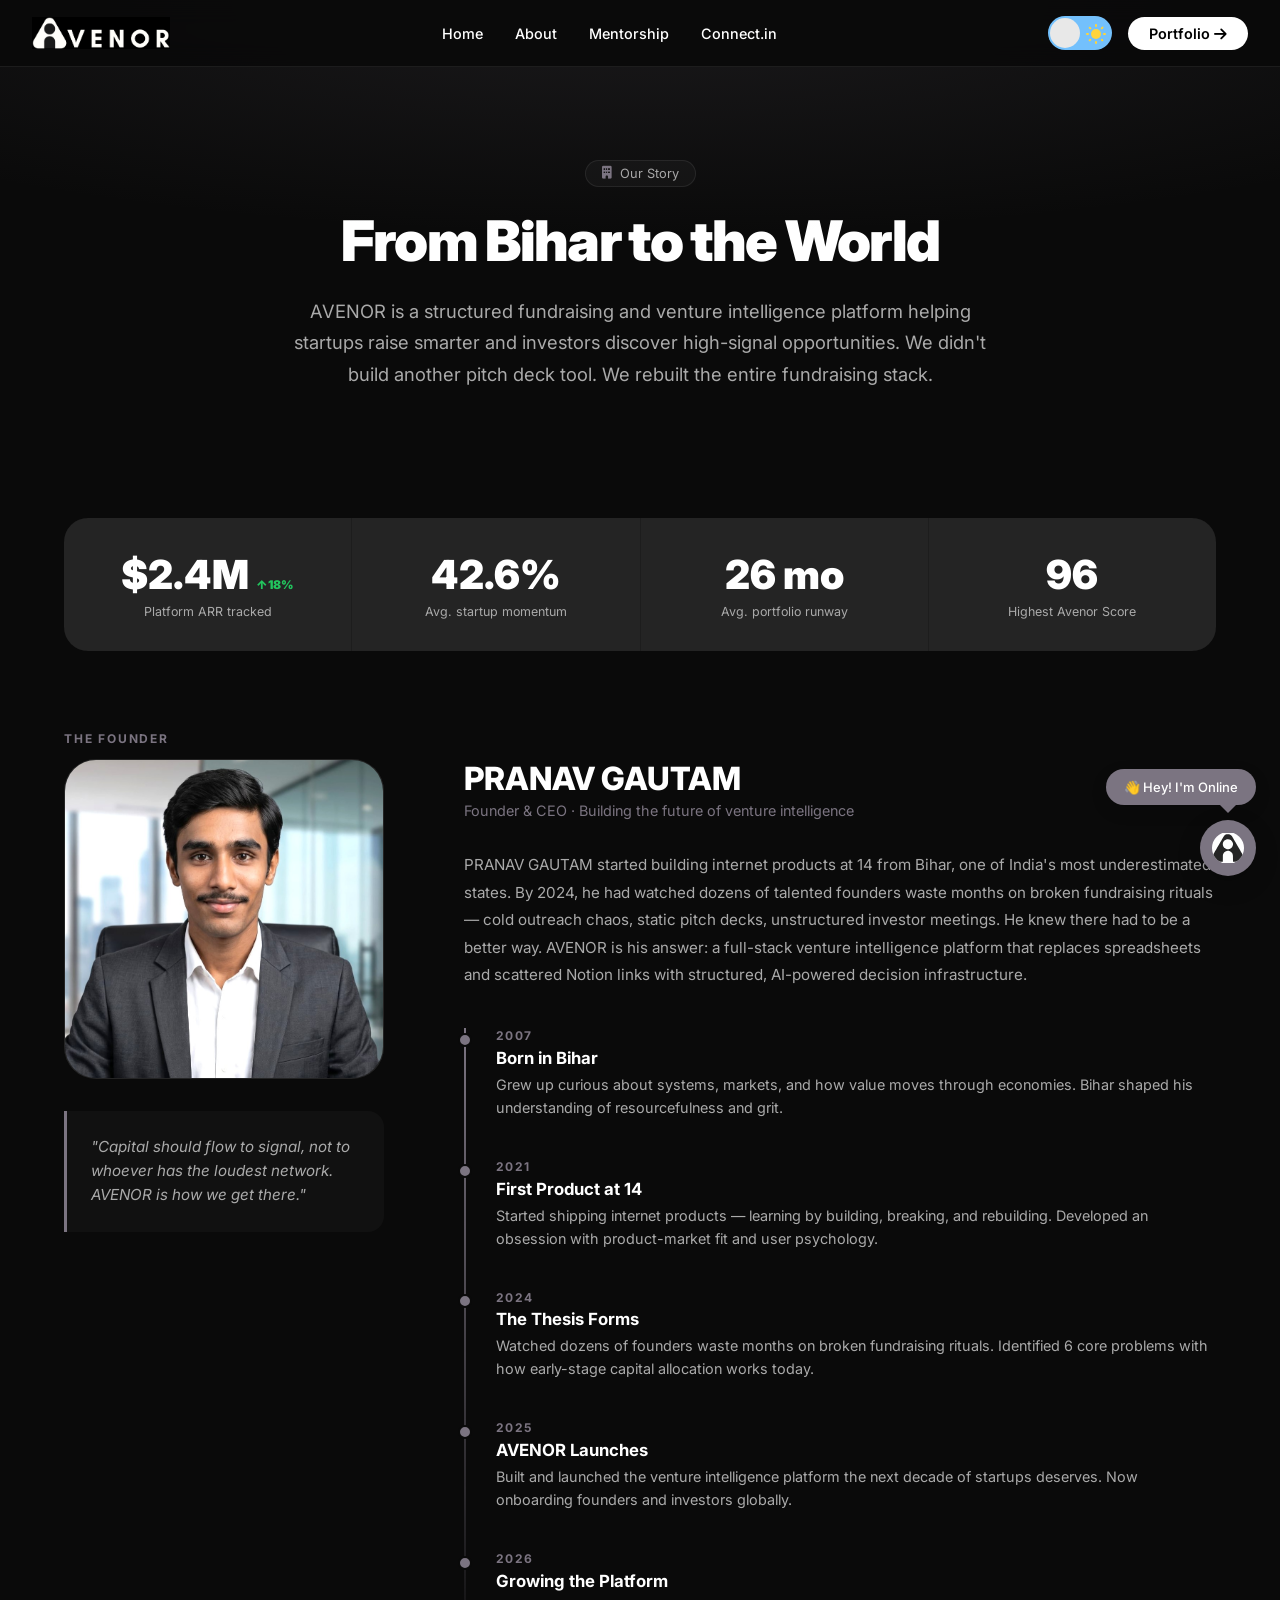
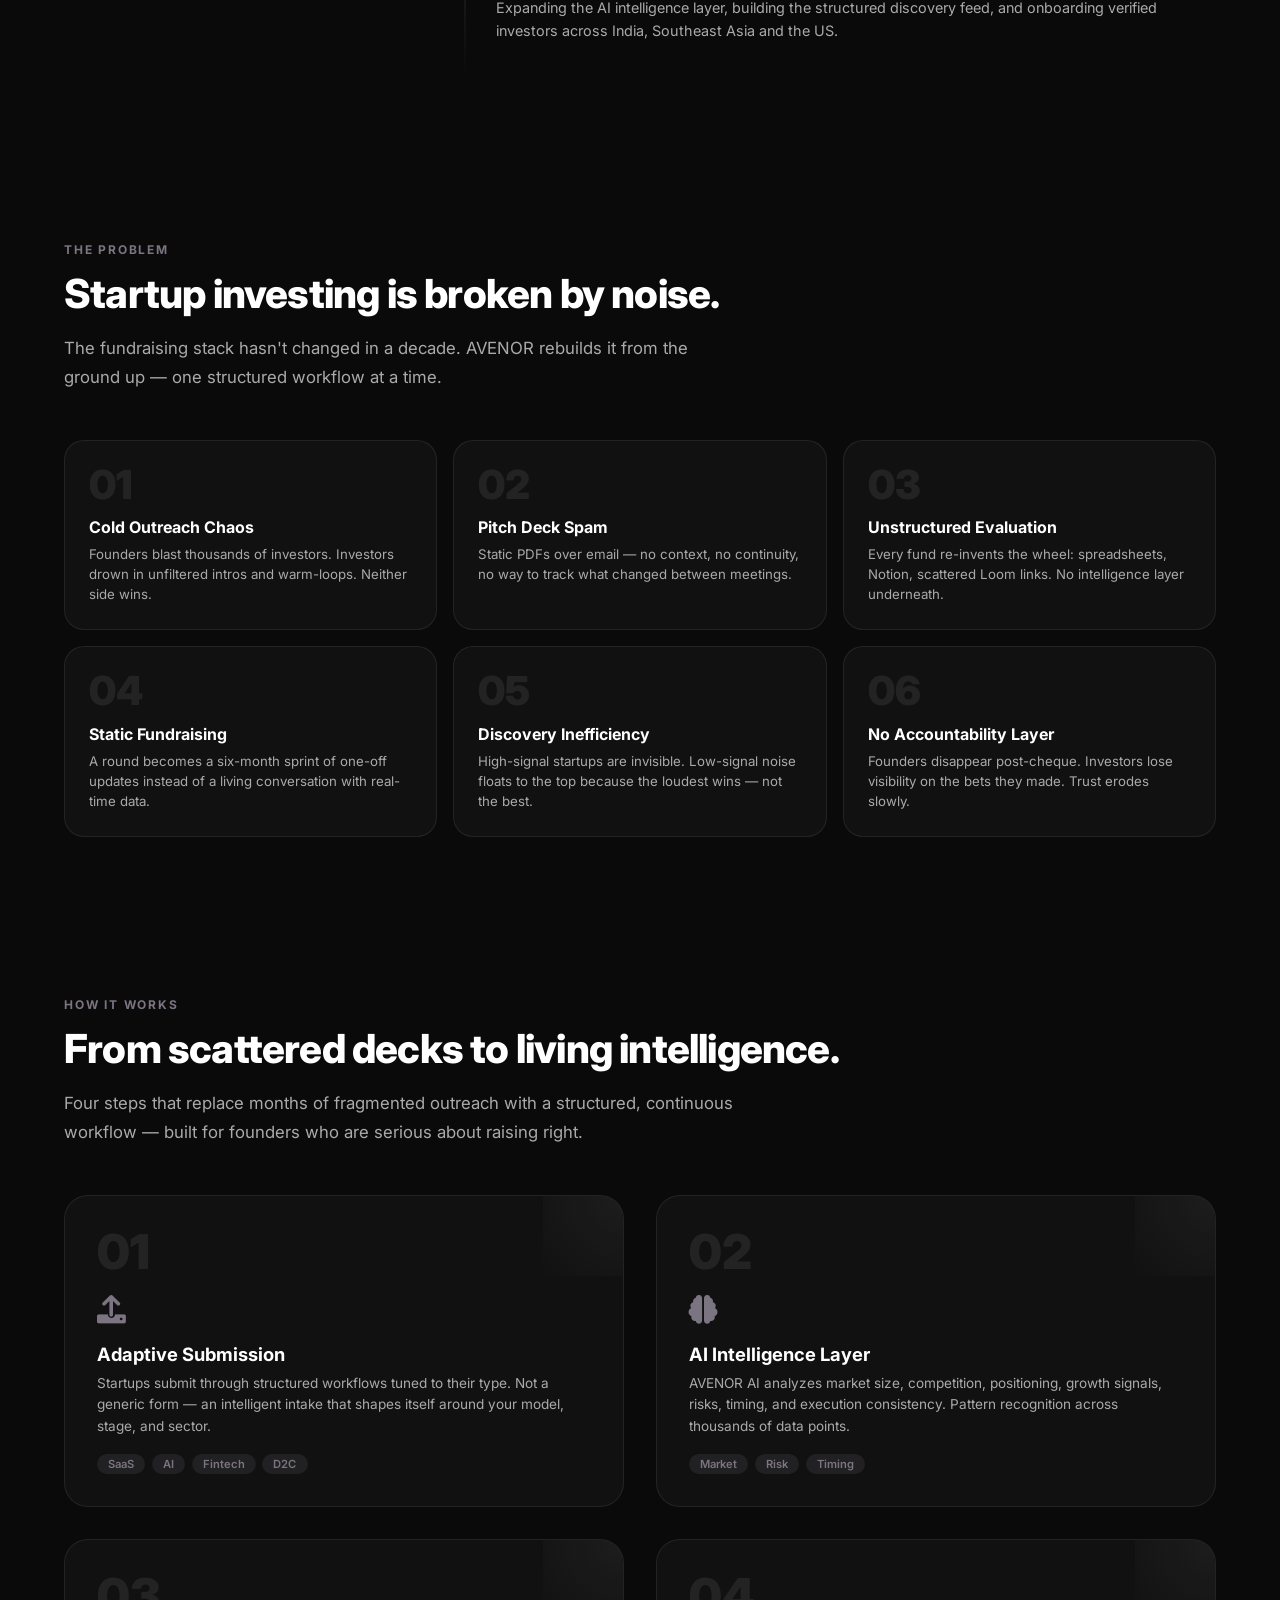
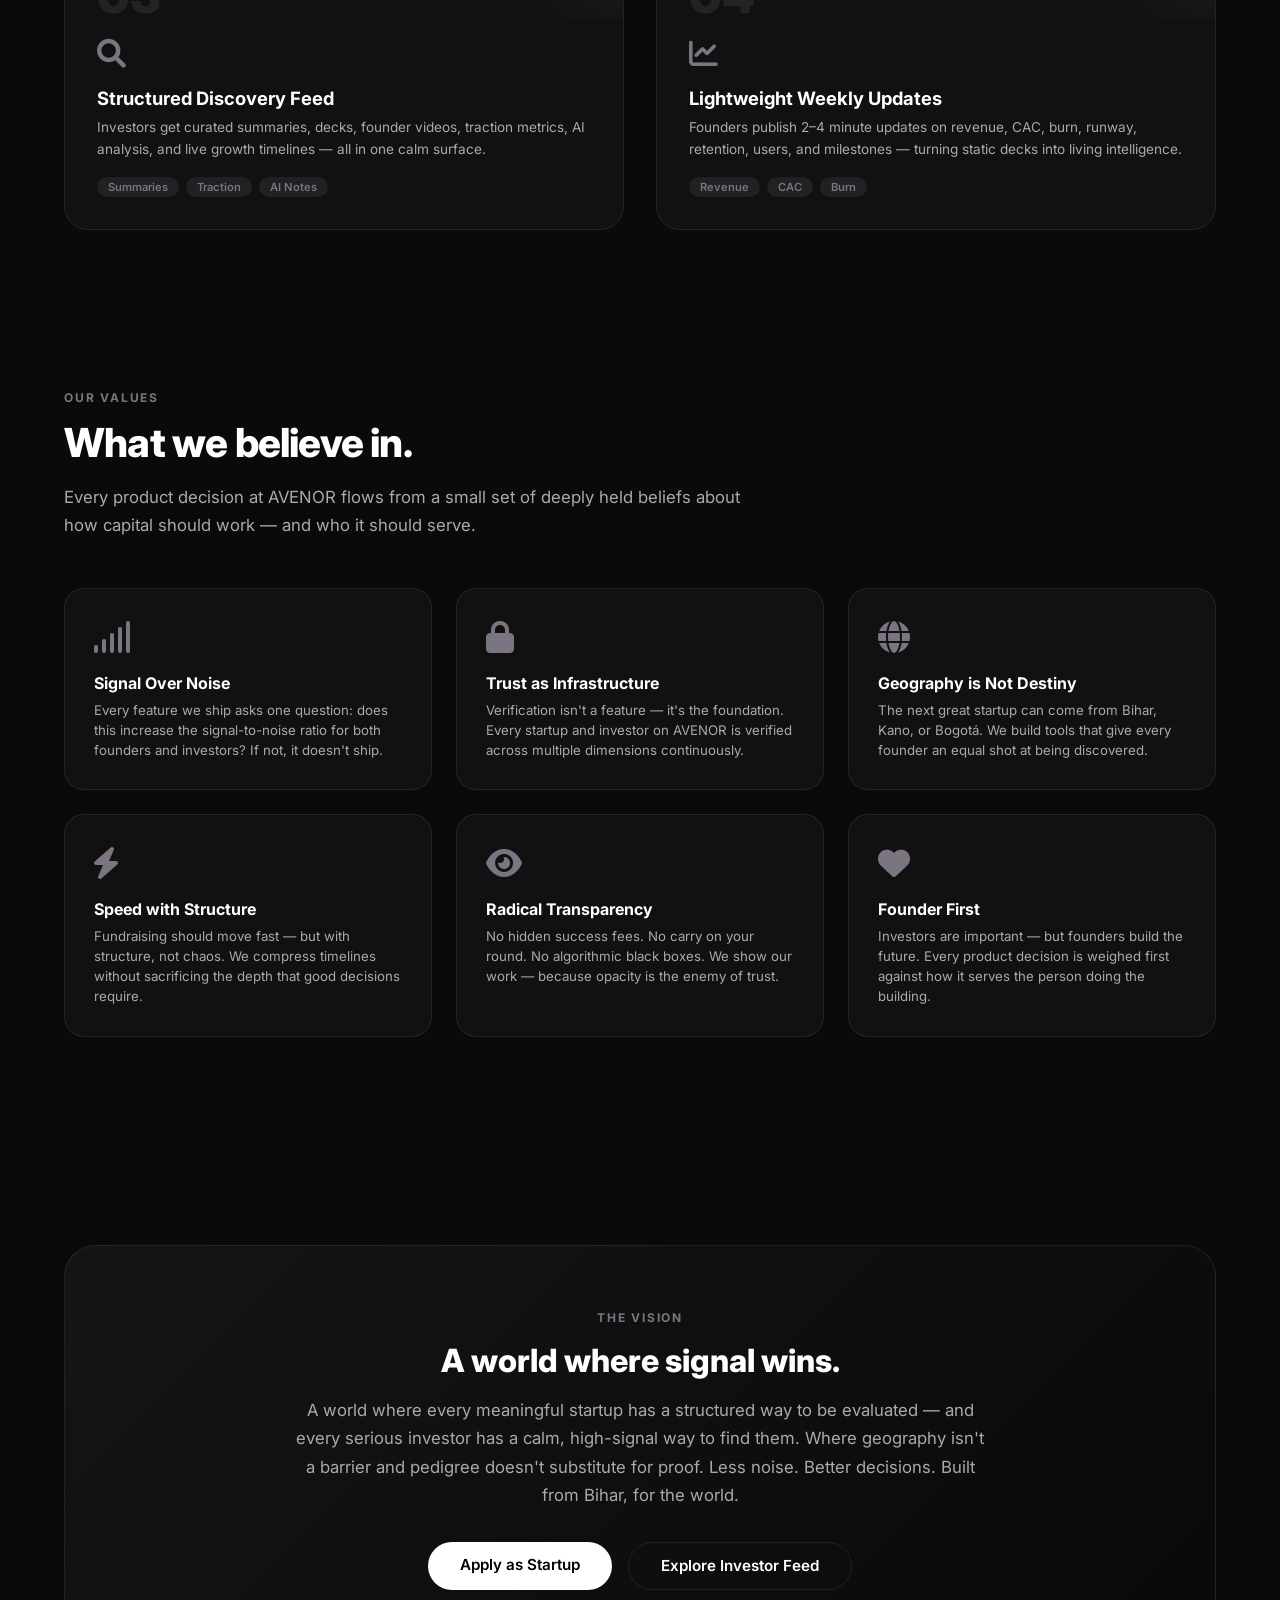
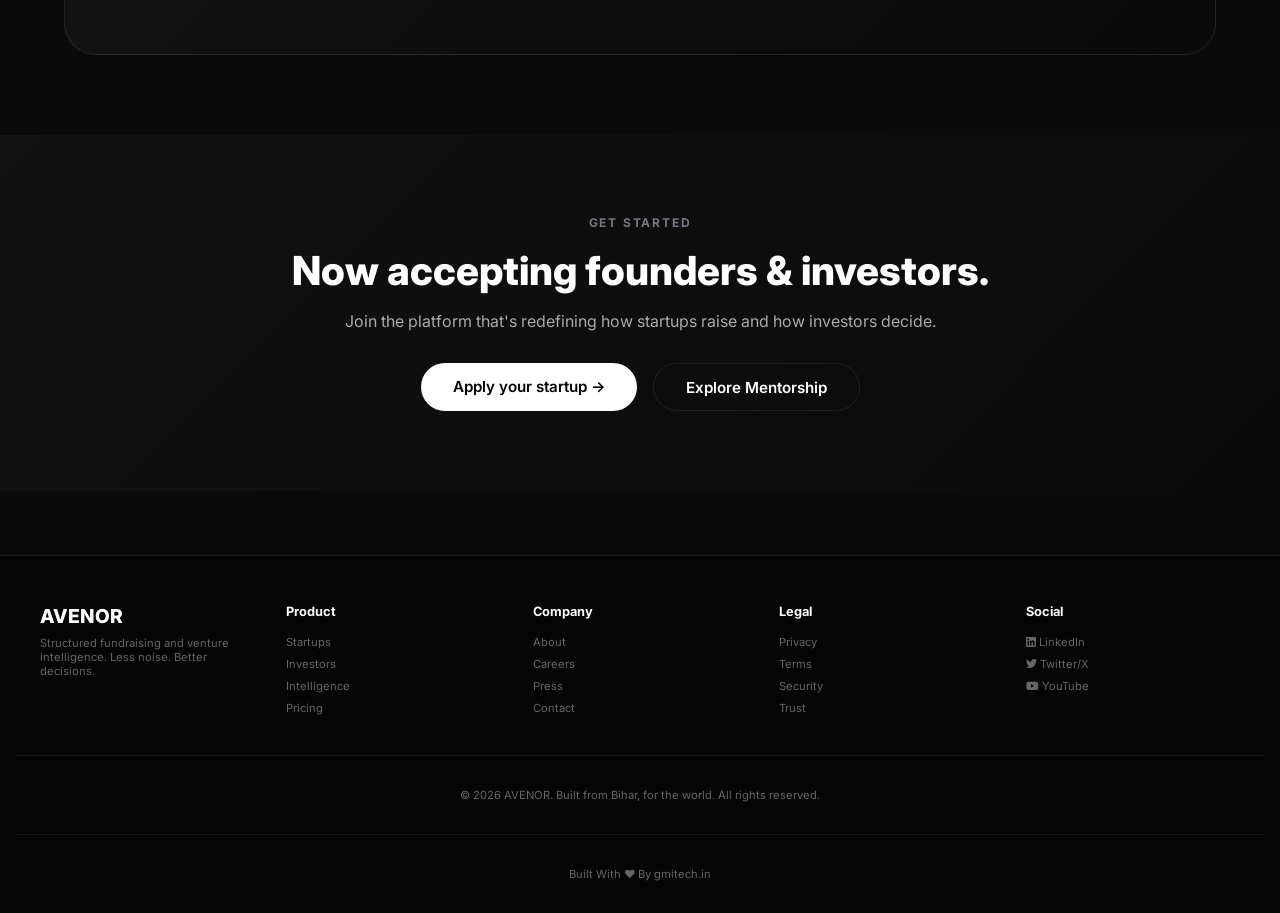
==== commit fc8582a6: "Update about.html" ====
--- a/about.html
+++ b/about.html
@@ -1021,7 +1021,7 @@
         <div class="stat-block"><div class="stat-num">$2.4M <span class="stat-change">↑18%</span></div><div class="stat-lbl">Platform ARR tracked</div></div>
         <div class="stat-block"><div class="stat-num">42.6%</div><div class="stat-lbl">Avg. startup momentum</div></div>
         <div class="stat-block"><div class="stat-num">26 mo</div><div class="stat-lbl">Avg. portfolio runway</div></div>
-        <div class="stat-block"><div class="stat-num">96</div><div class="stat-lbl">Highest Verdict Score</div></div>
+        <div class="stat-block"><div class="stat-num">96</div><div class="stat-lbl">Highest Avenor Score</div></div>
     </div>
 </div>
 
@@ -1372,4 +1372,4 @@
     });
 </script>
 </body>
-</html>+</html>
